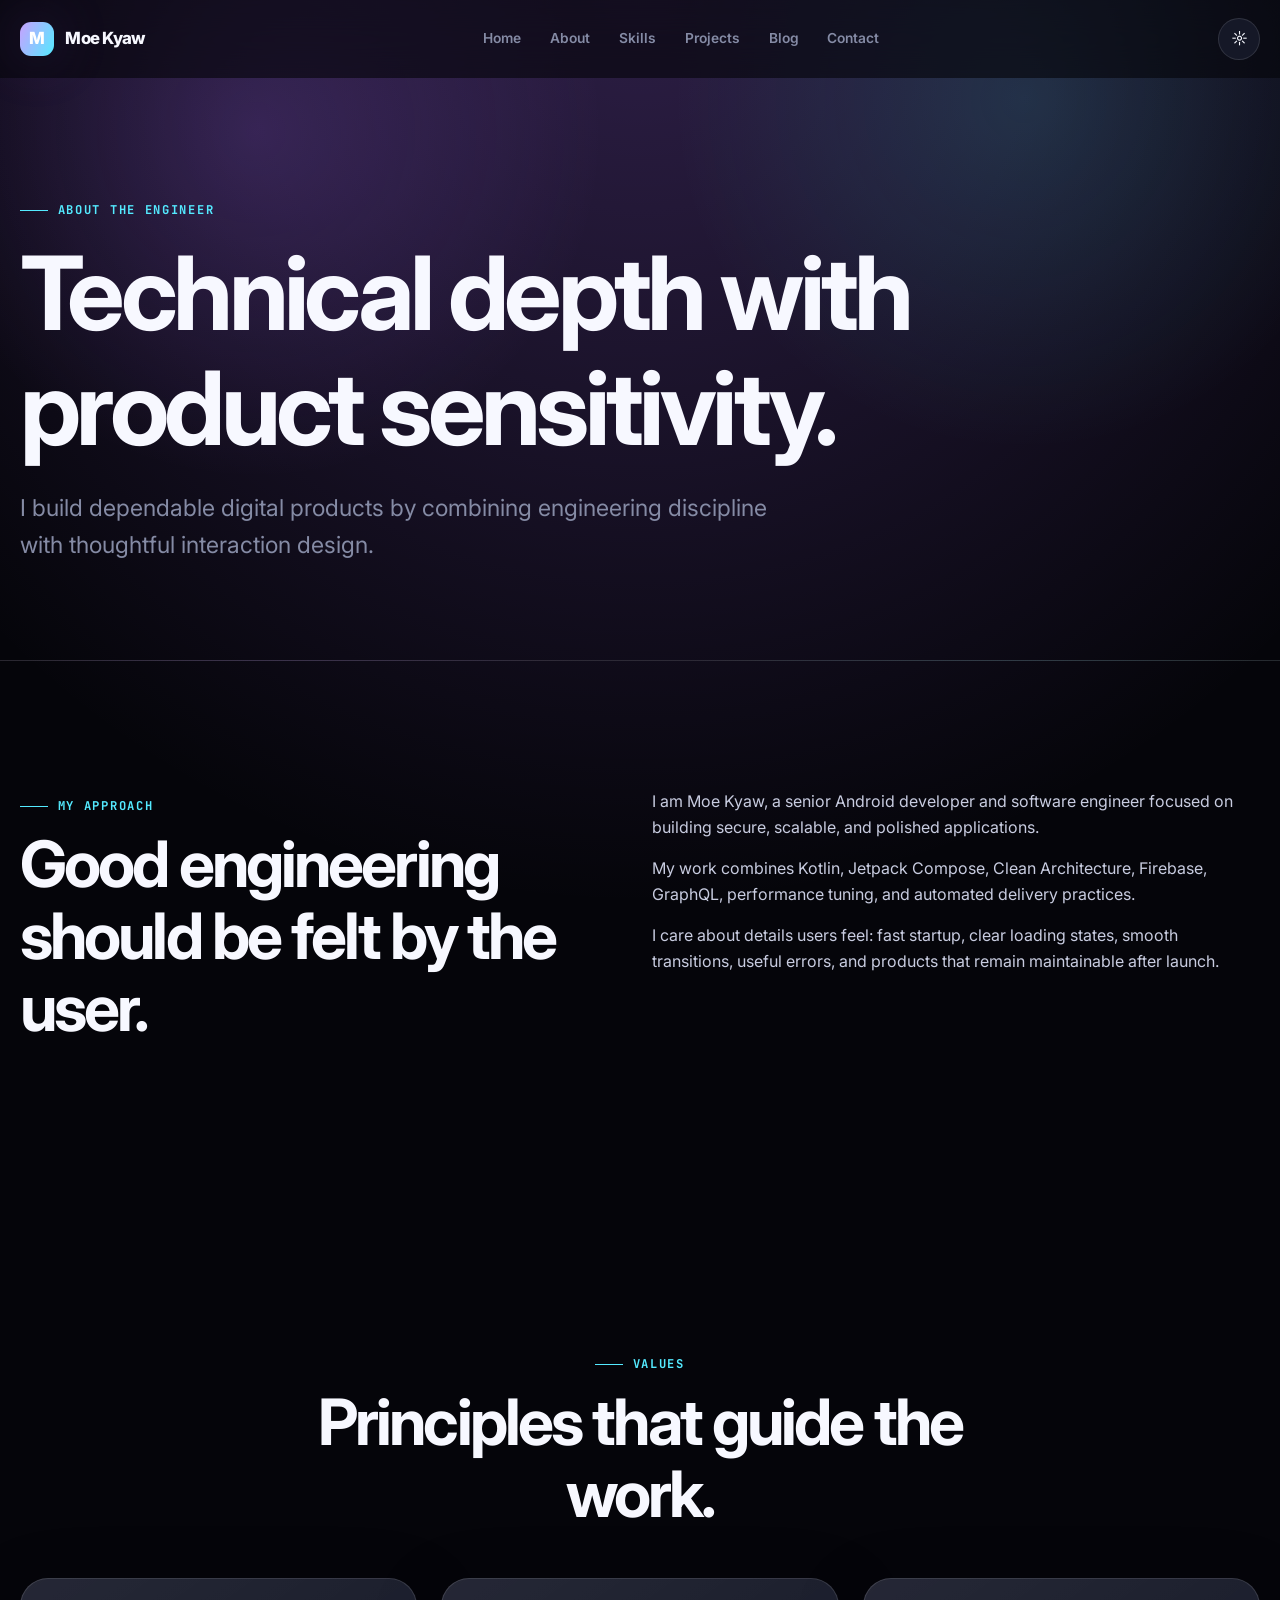
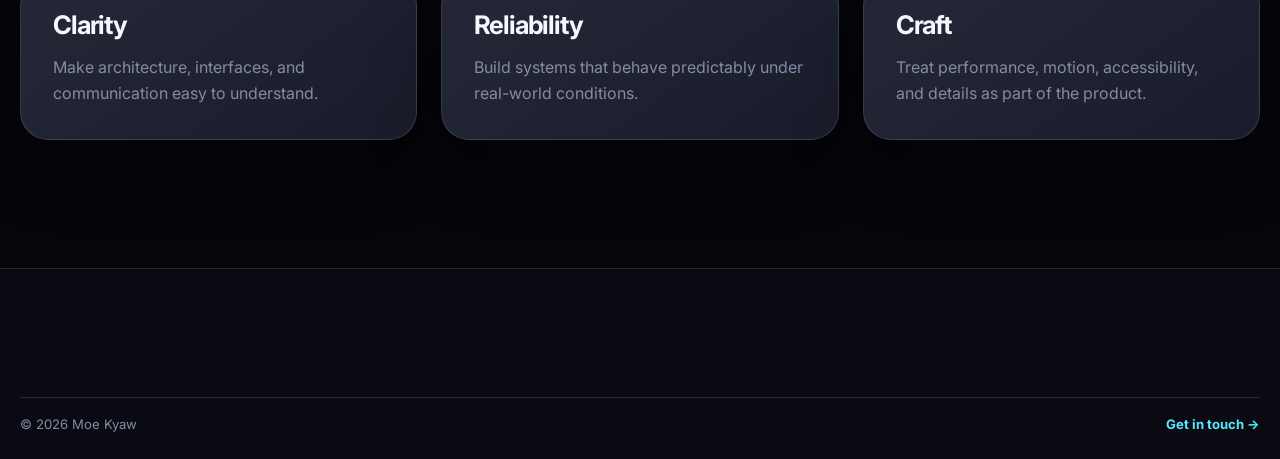
==== about.html @ 1a7a4493 "Add About page with engineer details and values This file contains the HTML structure for the About " ====
<!doctype html>
<html lang="en" data-theme="dark">
<head>
  <meta charset="UTF-8">
  <meta name="viewport" content="width=device-width, initial-scale=1.0">
  <title>About — Moe Kyaw</title>
  <meta name="description" content="About Moe Kyaw, Senior Android Developer and Software Engineer.">
  <link rel="preconnect" href="https://fonts.googleapis.com">
  <link rel="preconnect" href="https://fonts.gstatic.com" crossorigin>
  <link href="https://fonts.googleapis.com/css2?family=Inter:wght@400;500;600;700;800&family=JetBrains+Mono:wght@400;500;600&display=swap" rel="stylesheet">
  <link rel="stylesheet" href="css/tokens.css">
  <link rel="stylesheet" href="css/reset.css">
  <link rel="stylesheet" href="css/layout.css">
  <link rel="stylesheet" href="css/components.css">
  <link rel="stylesheet" href="css/animations.css">
  <link rel="stylesheet" href="css/responsive.css">
  <link rel="stylesheet" href="css/accessibility.css">
  <script src="js/theme.js"></script>
</head>
<body>
  <a class="skip-link" href="#main-content">Skip to content</a>
  <div class="page-progress"></div>

  <header class="site-header">
    <div class="container header-inner">
      <a href="index.html" class="brand">
        <span class="brand-mark">M</span>
        <span>Moe Kyaw</span>
      </a>

      <nav class="primary-nav" aria-label="Primary navigation">
        <a href="index.html">Home</a>
        <a href="about.html">About</a>
        <a href="skills.html">Skills</a>
        <a href="projects.html">Projects</a>
        <a href="blog.html">Blog</a>
        <a href="contact.html">Contact</a>
      </nav>

      <div class="header-actions">
        <button class="icon-button" data-theme-toggle aria-label="Switch theme">☼</button>
        <button class="menu-button" data-menu-toggle aria-expanded="false">☰</button>
      </div>
    </div>
  </header>

  <main id="main-content">
    <section class="case-hero">
      <div class="container">
        <span class="eyebrow">About the engineer</span>
        <h1>Technical depth with product sensitivity.</h1>
        <p class="case-lead">
          I build dependable digital products by combining engineering
          discipline with thoughtful interaction design.
        </p>
      </div>
    </section>

    <section class="section">
      <div class="container grid grid-2">
        <div class="section-heading reveal">
          <span class="eyebrow">My approach</span>
          <h2>Good engineering should be felt by the user.</h2>
        </div>

        <div class="stack reveal">
          <p>
            I am Moe Kyaw, a senior Android developer and software engineer
            focused on building secure, scalable, and polished applications.
          </p>

          <p>
            My work combines Kotlin, Jetpack Compose, Clean Architecture,
            Firebase, GraphQL, performance tuning, and automated delivery
            practices.
          </p>

          <p>
            I care about details users feel: fast startup, clear loading
            states, smooth transitions, useful errors, and products that
            remain maintainable after launch.
          </p>
        </div>
      </div>
    </section>

    <section class="section">
      <div class="container">
        <div class="section-heading center reveal">
          <span class="eyebrow">Values</span>
          <h2>Principles that guide the work.</h2>
        </div>

        <div class="grid grid-3 stagger reveal">
          <article class="glass-card">
            <h3>Clarity</h3>
            <p style="margin-top:1rem;color:var(--text-500);">
              Make architecture, interfaces, and communication easy to
              understand.
            </p>
          </article>

          <article class="glass-card">
            <h3>Reliability</h3>
            <p style="margin-top:1rem;color:var(--text-500);">
              Build systems that behave predictably under real-world
              conditions.
            </p>
          </article>

          <article class="glass-card">
            <h3>Craft</h3>
            <p style="margin-top:1rem;color:var(--text-500);">
              Treat performance, motion, accessibility, and details as part of
              the product.
            </p>
          </article>
        </div>
      </div>
    </section>
  </main>

  <footer class="site-footer">
    <div class="container footer-bottom">
      <span>© <span data-year></span> Moe Kyaw</span>
      <span><a href="contact.html" class="text-link">Get in touch →</a></span>
    </div>
  </footer>

  <script src="js/app.js"></script>
  <script src="js/navigation.js"></script>
</body>
</html>
---- css/tokens.css ----
:root {
  --bg-950: #05050a;
  --bg-900: #090a12;
  --bg-850: #0d0f1b;
  --surface-800: #151827;
  --surface-700: #1d2133;
  --border: rgba(255, 255, 255, 0.12);

  --text-100: #f7f8ff;
  --text-300: #c8cce0;
  --text-500: #858ba5;
  --text-700: #555b75;

  --violet: #a86cff;
  --violet-light: #c8a1ff;
  --cyan: #54eaff;
  --pink: #ff6ca8;
  --green: #43e6a5;
  --orange: #ffbd69;
  --red: #ff6868;

  --gradient-brand:
    linear-gradient(115deg, var(--violet-light), var(--cyan));

  --gradient-pink:
    linear-gradient(115deg, var(--pink), var(--violet));

  --gradient-hero:
    radial-gradient(
      circle at 50% 0%,
      rgba(168, 108, 255, 0.24),
      transparent 42%
    );

  --font-display: "Inter", system-ui, sans-serif;
  --font-body: "Inter", system-ui, sans-serif;
  --font-code: "JetBrains Mono", monospace;

  --container: 1240px;
  --header-height: 78px;

  --space-1: 0.25rem;
  --space-2: 0.5rem;
  --space-3: 0.75rem;
  --space-4: 1rem;
  --space-5: 1.5rem;
  --space-6: 2rem;
  --space-7: 3rem;
  --space-8: 4rem;
  --space-9: 6rem;
  --space-10: 8rem;

  --radius-sm: 8px;
  --radius-md: 16px;
  --radius-lg: 28px;
  --radius-xl: 40px;
  --radius-pill: 999px;

  --shadow-card: 0 22px 70px rgba(0, 0, 0, 0.28);
  --shadow-deep: 0 30px 100px rgba(0, 0, 0, 0.42);
  --shadow-glow: 0 0 60px rgba(168, 108, 255, 0.22);

  --ease-out: cubic-bezier(0.16, 1, 0.3, 1);
  --ease-spring: cubic-bezier(0.34, 1.56, 0.64, 1);

  --duration-fast: 180ms;
  --duration-base: 420ms;
  --duration-slow: 800ms;
}

[data-theme="light"] {
  --bg-950: #f5f6fc;
  --bg-900: #ffffff;
  --bg-850: #eef0f8;
  --surface-800: #e7eaf4;
  --surface-700: #dce1ef;
  --border: rgba(24, 30, 52, 0.14);

  --text-100: #121523;
  --text-300: #343b52;
  --text-500: #687089;
  --text-700: #9299ad;

  --shadow-card: 0 22px 70px rgba(32, 40, 80, 0.12);
  --shadow-deep: 0 30px 100px rgba(32, 40, 80, 0.16);
  --shadow-glow: 0 0 60px rgba(168, 108, 255, 0.13);
}
---- css/layout.css ----
.container {
  width: min(var(--container), calc(100% - 2rem));
  margin-inline: auto;
}

.section {
  position: relative;
  padding: var(--space-10) 0;
}

.section-sm {
  padding: var(--space-8) 0;
}

.section-heading {
  max-width: 760px;
  margin-bottom: var(--space-7);
}

.section-heading.center {
  margin-inline: auto;
  text-align: center;
}

.section-heading h2 {
  margin-top: var(--space-3);
}

.section-heading p {
  max-width: 680px;
  margin-top: var(--space-4);
  font-size: 1.08rem;
  color: var(--text-500);
}

.eyebrow {
  display: inline-flex;
  align-items: center;
  gap: 0.6rem;
  color: var(--cyan);
  font-family: var(--font-code);
  font-size: 0.76rem;
  font-weight: 700;
  letter-spacing: 0.14em;
  text-transform: uppercase;
}

.eyebrow::before {
  width: 28px;
  height: 1px;
  content: "";
  background: currentColor;
}

.section-row {
  display: flex;
  align-items: end;
  justify-content: space-between;
  gap: var(--space-5);
  margin-bottom: var(--space-7);
}

.grid {
  display: grid;
  gap: var(--space-5);
}

.grid-2 {
  grid-template-columns: repeat(2, minmax(0, 1fr));
}

.grid-3 {
  grid-template-columns: repeat(3, minmax(0, 1fr));
}

.grid-4 {
  grid-template-columns: repeat(4, minmax(0, 1fr));
}

.grid-auto {
  grid-template-columns: repeat(auto-fit, minmax(250px, 1fr));
}

.stack {
  display: flex;
  flex-direction: column;
  gap: var(--space-4);
}

.inline {
  display: flex;
  align-items: center;
  flex-wrap: wrap;
  gap: var(--space-3);
}

.text-link {
  display: inline-flex;
  align-items: center;
  gap: 0.5rem;
  color: var(--cyan);
  font-weight: 700;
  transition: color var(--duration-fast) ease;
}

.text-link:hover {
  color: var(--violet-light);
}

.page-progress {
  position: fixed;
  z-index: 2000;
  top: 0;
  left: 0;
  width: 0;
  height: 3px;
  background: var(--gradient-brand);
}

/* Header */

.site-header {
  position: fixed;
  z-index: 1000;
  top: 0;
  right: 0;
  left: 0;
  height: var(--header-height);
  border-bottom: 1px solid transparent;
  background: rgba(5, 5, 10, 0.62);
  backdrop-filter: blur(24px);
  transition:
    background var(--duration-base) ease,
    border-color var(--duration-base) ease;
}

[data-theme="light"] .site-header {
  background: rgba(245, 246, 252, 0.72);
}

.site-header.is-scrolled {
  border-color: var(--border);
  background: rgba(5, 5, 10, 0.88);
}

.header-inner {
  display: flex;
  align-items: center;
  justify-content: space-between;
  height: 100%;
}

.brand {
  display: inline-flex;
  align-items: center;
  gap: 0.7rem;
  font-size: 1.05rem;
  font-weight: 800;
  letter-spacing: -0.04em;
}

.brand-mark {
  display: grid;
  width: 34px;
  height: 34px;
  place-items: center;
  color: #fff;
  border-radius: 11px;
  background: var(--gradient-brand);
  box-shadow: var(--shadow-glow);
}

.primary-nav {
  display: flex;
  align-items: center;
  gap: 0.2rem;
}

.primary-nav a {
  position: relative;
  padding: 0.7rem 0.8rem;
  color: var(--text-500);
  font-size: 0.86rem;
  font-weight: 600;
  transition: color var(--duration-fast) ease;
}

.primary-nav a::after {
  position: absolute;
  right: 0.8rem;
  bottom: 0.25rem;
  left: 0.8rem;
  height: 2px;
  content: "";
  background: var(--gradient-brand);
  transform: scaleX(0);
  transform-origin: left;
  transition: transform var(--duration-base) var(--ease-out);
}

.primary-nav a:hover,
.primary-nav a[aria-current="page"] {
  color: var(--text-100);
}

.primary-nav a:hover::after,
.primary-nav a[aria-current="page"]::after {
  transform: scaleX(1);
}

.header-actions {
  display: flex;
  align-items: center;
  gap: 0.5rem;
}

.icon-button,
.menu-button {
  display: grid;
  width: 42px;
  height: 42px;
  place-items: center;
  color: var(--text-100);
  border: 1px solid var(--border);
  border-radius: var(--radius-pill);
  background: var(--surface-800);
}

.menu-button {
  display: none;
}

/* Footer */

.site-footer {
  padding: var(--space-8) 0 var(--space-5);
  border-top: 1px solid var(--border);
  background: var(--bg-900);
}

.footer-grid {
  display: grid;
  grid-template-columns: 1.4fr repeat(3, 1fr);
  gap: var(--space-7);
}

.footer-heading {
  margin-bottom: var(--space-3);
  color: var(--text-100);
  font-size: 0.86rem;
  font-weight: 700;
}

.footer-links {
  display: grid;
  gap: 0.55rem;
}

.footer-links a {
  color: var(--text-500);
  font-size: 0.9rem;
}

.footer-links a:hover {
  color: var(--cyan);
}

.footer-bottom {
  display: flex;
  justify-content: space-between;
  gap: var(--space-4);
  margin-top: var(--space-8);
  padding-top: var(--space-4);
  border-top: 1px solid var(--border);
  color: var(--text-500);
  font-size: 0.82rem;
}
---- css/components.css ----
/* Buttons */

.button {
  display: inline-flex;
  align-items: center;
  justify-content: center;
  min-height: 48px;
  gap: 0.6rem;
  padding: 0.75rem 1.25rem;
  border: 1px solid transparent;
  border-radius: var(--radius-pill);
  font-size: 0.9rem;
  font-weight: 800;
  transition:
    transform var(--duration-base) var(--ease-out),
    box-shadow var(--duration-base) ease,
    border-color var(--duration-base) ease;
}

.button:hover {
  transform: translateY(-3px);
}

.button-primary {
  color: #fff;
  background: var(--gradient-brand);
  box-shadow: var(--shadow-glow);
}

.button-secondary {
  color: var(--text-100);
  border-color: var(--border);
  background: rgba(255, 255, 255, 0.04);
}

.button-secondary:hover {
  border-color: var(--violet-light);
  box-shadow: var(--shadow-glow);
}

.button-small {
  min-height: 38px;
  padding: 0.55rem 0.9rem;
  font-size: 0.8rem;
}

/* Hero */

.hero {
  position: relative;
  min-height: 100svh;
  display: grid;
  align-items: center;
  overflow: hidden;
  padding: calc(var(--header-height) + var(--space-8)) 0 var(--space-9);
}

.hero::before {
  position: absolute;
  inset: 0;
  content: "";
  pointer-events: none;
  background:
    linear-gradient(rgba(168, 108, 255, 0.035) 1px, transparent 1px),
    linear-gradient(90deg, rgba(168, 108, 255, 0.035) 1px, transparent 1px);
  background-size: 42px 42px;
  mask-image: linear-gradient(to bottom, black, transparent 90%);
}

.hero-layout {
  position: relative;
  z-index: 2;
  display: grid;
  grid-template-columns: 1.05fr 0.95fr;
  align-items: center;
  gap: var(--space-8);
}

.hero-copy {
  max-width: 740px;
}

.hero-copy h1 {
  max-width: 800px;
  margin-top: var(--space-4);
}

.gradient-text {
  color: transparent;
  background: var(--gradient-brand);
  -webkit-background-clip: text;
  background-clip: text;
}

.hero-summary {
  max-width: 650px;
  margin-top: var(--space-5);
  color: var(--text-500);
  font-size: clamp(1rem, 2vw, 1.25rem);
}

.hero-actions {
  display: flex;
  flex-wrap: wrap;
  gap: var(--space-3);
  margin-top: var(--space-6);
}

.hero-proof {
  display: flex;
  flex-wrap: wrap;
  gap: 0.55rem;
  margin-top: var(--space-7);
}

.hero-proof span,
.tag {
  padding: 0.4rem 0.75rem;
  color: var(--text-300);
  border: 1px solid var(--border);
  border-radius: var(--radius-pill);
  background: rgba(255, 255, 255, 0.04);
  font-family: var(--font-code);
  font-size: 0.72rem;
}

.hero-visual {
  position: relative;
  min-height: 600px;
  display: grid;
  place-items: center;
}

.hero-visual::before {
  position: absolute;
  width: 440px;
  height: 440px;
  content: "";
  border: 1px solid rgba(168, 108, 255, 0.26);
  border-radius: 50%;
  box-shadow:
    0 0 0 32px rgba(168, 108, 255, 0.03),
    0 0 0 64px rgba(168, 108, 255, 0.025);
  animation: spinSlow 22s linear infinite;
}

.hero-visual::after {
  position: absolute;
  width: 500px;
  height: 500px;
  content: "";
  border: 1px dashed rgba(84, 234, 255, 0.16);
  border-radius: 50%;
  animation: spinSlowReverse 30s linear infinite;
}

.android-device {
  position: relative;
  z-index: 2;
  width: 270px;
  min-height: 550px;
  padding: 11px;
  border: 4px solid #353a52;
  border-radius: 40px;
  background: #05060c;
  box-shadow:
    25px 35px 80px rgba(0, 0, 0, 0.52),
    0 0 50px rgba(168, 108, 255, 0.22);
  transform: rotate(7deg);
  transition: transform var(--duration-slow) var(--ease-out);
}

.android-device:hover {
  transform: rotate(2deg) translateY(-12px);
}

.device-camera {
  position: absolute;
  z-index: 3;
  top: 18px;
  left: 50%;
  width: 72px;
  height: 18px;
  border-radius: var(--radius-pill);
  background: #070810;
  transform: translateX(-50%);
}

.device-screen {
  min-height: 522px;
  padding: 38px 16px 16px;
  overflow: hidden;
  border-radius: 30px;
  background:
    linear-gradient(155deg, rgba(168, 108, 255, 0.26), transparent 34%),
    linear-gradient(325deg, rgba(84, 234, 255, 0.16), transparent 35%),
    #101326;
}

.device-status-bar {
  display: flex;
  justify-content: space-between;
  color: var(--text-300);
  font-family: var(--font-code);
  font-size: 0.62rem;
}

.device-app-header {
  margin-top: 42px;
  color: #fff;
  font-size: 1.3rem;
  font-weight: 800;
}

.device-balance-card {
  display: grid;
  gap: 0.25rem;
  margin-top: 22px;
  padding: 18px;
  border: 1px solid rgba(255, 255, 255, 0.15);
  border-radius: 20px;
  background: rgba(255, 255, 255, 0.1);
  backdrop-filter: blur(12px);
}

.device-balance-card small {
  color: var(--text-300);
  font-size: 0.68rem;
}

.device-balance-card strong {
  color: #fff;
  font-size: 1.6rem;
}

.device-balance-card span {
  color: var(--green);
  font-size: 0.7rem;
  font-weight: 700;
}

.device-chart {
  height: 130px;
  margin-top: 26px;
  border-bottom: 2px solid var(--cyan);
  background:
    linear-gradient(150deg, transparent 12%, var(--cyan) 13% 14%, transparent 15% 28%, var(--cyan) 29% 30%, transparent 31% 49%, var(--cyan) 50% 51%, transparent 52% 72%, var(--cyan) 73% 74%, transparent 75%);
  opacity: 0.78;
}

.device-action-row {
  display: grid;
  grid-template-columns: repeat(3, 1fr);
  gap: 0.45rem;
  margin-top: 24px;
}

.device-action-row span {
  padding: 0.5rem 0.25rem;
  color: var(--text-300);
  border: 1px solid var(--border);
  border-radius: 12px;
  font-size: 0.61rem;
  text-align: center;
}

.floating-tech-card {
  position: absolute;
  z-index: 4;
  display: grid;
  gap: 0.2rem;
  padding: 0.8rem 1rem;
  border: 1px solid var(--border);
  border-radius: 15px;
  background: rgba(21, 24, 39, 0.78);
  box-shadow: var(--shadow-card);
  backdrop-filter: blur(16px);
}

.floating-tech-card span {
  color: var(--text-500);
  font-size: 0.68rem;
}

.floating-tech-card strong {
  color: var(--cyan);
  font-family: var(--font-code);
}

.floating-card-one {
  top: 16%;
  right: 5%;
  animation: float 5s ease-in-out infinite;
}

.floating-card-two {
  bottom: 18%;
  left: 4%;
  animation: float 5s 1.4s ease-in-out infinite;
}

/* Announcement */

.announcement-bar {
  display: flex;
  align-items: center;
  justify-content: center;
  flex-wrap: wrap;
  gap: 0.75rem;
  padding: 0.65rem 1rem;
  color: var(--text-300);
  border-bottom: 1px solid var(--border);
  background: var(--bg-900);
  font-size: 0.78rem;
}

.announcement-bar a {
  color: var(--cyan);
  font-weight: 700;
}

.status-dot {
  width: 8px;
  height: 8px;
  border-radius: 50%;
  background: var(--green);
  box-shadow: 0 0 15px var(--green);
}

/* Cards */

.glass-card,
.project-card,
.service-card,
.capability-card,
.timeline-content,
.article-card,
.form-card {
  border: 1px solid var(--border);
  border-radius: var(--radius-lg);
  background:
    linear-gradient(
      145deg,
      rgba(255, 255, 255, 0.065),
      rgba(255, 255, 255, 0.018)
    ),
    var(--surface-800);
  box-shadow: var(--shadow-card);
}

.glass-card {
  padding: var(--space-6);
}

.project-grid {
  display: grid;
  grid-template-columns: repeat(12, minmax(0, 1fr));
  gap: var(--space-5);
}

.project-card {
  grid-column: span 4;
  overflow: hidden;
  transition:
    transform var(--duration-base) var(--ease-out),
    border-color var(--duration-base) ease,
    box-shadow var(--duration-base) ease;
}

.project-card.featured {
  grid-column: span 8;
}

.project-card:hover,
.service-card:hover,
.capability-card:hover,
.article-card:hover {
  border-color: rgba(168, 108, 255, 0.62);
  box-shadow: var(--shadow-card), var(--shadow-glow);
  transform: translateY(-8px);
}

.project-cover {
  position: relative;
  min-height: 260px;
  overflow: hidden;
  padding: var(--space-5);
  background:
    radial-gradient(circle at 20% 20%, rgba(84, 234, 255, 0.3), transparent 28%),
    radial-gradient(circle at 80% 80%, rgba(168, 108, 255, 0.45), transparent 30%),
    #101326;
}

.project-cover::after {
  position: absolute;
  inset: 0;
  content: "";
  background:
    linear-gradient(rgba(255, 255, 255, 0.04) 1px, transparent 1px),
    linear-gradient(90deg, rgba(255, 255, 255, 0.04) 1px, transparent 1px);
  background-size: 24px 24px;
  mask-image: linear-gradient(to bottom, black, transparent);
}

.project-cover-label {
  position: relative;
  z-index: 1;
  display: inline-flex;
  padding: 0.45rem 0.7rem;
  color: #fff;
  border: 1px solid rgba(255, 255, 255, 0.2);
  border-radius: var(--radius-pill);
  background: rgba(0, 0, 0, 0.22);
  font-family: var(--font-code);
  font-size: 0.7rem;
}

.project-body {
  display: grid;
  gap: var(--space-3);
  padding: var(--space-5);
}

.project-meta {
  display: flex;
  justify-content: space-between;
  gap: 1rem;
  color: var(--text-500);
  font-family: var(--font-code);
  font-size: 0.7rem;
  text-transform: uppercase;
}

.project-body p {
  color: var(--text-500);
  font-size: 0.92rem;
}

.tag-list {
  display: flex;
  flex-wrap: wrap;
  gap: 0.45rem;
}

.tag {
  color: var(--text-500);
  font-size: 0.66rem;
}

/* Stats */

.stats-grid {
  display: grid;
  grid-template-columns: repeat(4, 1fr);
  gap: var(--space-4);
}

.stat-card {
  padding: var(--space-5);
  border: 1px solid var(--border);
  border-radius: var(--radius-md);
  background: var(--surface-800);
}

.stat-number {
  display: block;
  color: var(--cyan);
  font-family: var(--font-code);
  font-size: clamp(2rem, 4vw, 3.4rem);
  font-weight: 800;
}

.stat-label {
  color: var(--text-500);
  font-size: 0.85rem;
}

/* Skills */

.skill-filter {
  display: flex;
  flex-wrap: wrap;
  gap: 0.5rem;
  margin-bottom: var(--space-6);
}

.filter-button {
  padding: 0.65rem 0.9rem;
  color: var(--text-500);
  border: 1px solid var(--border);
  border-radius: var(--radius-pill);
  background: var(--surface-800);
  font-size: 0.8rem;
  font-weight: 700;
}

.filter-button.is-active,
.filter-button:hover {
  color: #fff;
  border-color: transparent;
  background: var(--gradient-brand);
}

.skill-card {
  padding: var(--space-5);
  border: 1px solid var(--border);
  border-radius: var(--radius-lg);
  background: var(--surface-800);
  transition:
    transform var(--duration-base) var(--ease-out),
    border-color var(--duration-base) ease;
}

.skill-card:hover {
  border-color: var(--violet-light);
  transform: translateY(-6px);
}

.skill-icon {
  display: grid;
  width: 48px;
  height: 48px;
  place-items: center;
  margin-bottom: var(--space-4);
  border-radius: 14px;
  background: var(--gradient-brand);
  font-size: 1.4rem;
}

.skill-card h3 {
  font-size: 1.15rem;
}

.skill-card p {
  min-height: 72px;
  margin-top: 0.55rem;
  color: var(--text-500);
  font-size: 0.86rem;
}

.skill-bar {
  height: 7px;
  margin-top: var(--space-4);
  overflow: hidden;
  border-radius: var(--radius-pill);
  background: var(--surface-700);
}

.skill-bar span {
  display: block;
  width: 0;
  height: 100%;
  border-radius: inherit;
  background: var(--gradient-brand);
  transition: width 1.2s var(--ease-out);
}

.skill-level {
  display: flex;
  justify-content: space-between;
  margin-top: 0.55rem;
  color: var(--text-500);
  font-family: var(--font-code);
  font-size: 0.7rem;
}

/* Services */

.services-grid,
.capability-grid {
  display: grid;
  grid-template-columns: repeat(4, minmax(0, 1fr));
  gap: var(--space-5);
}

.service-card,
.capability-card {
  position: relative;
  padding: var(--space-5);
  overflow: hidden;
  transition:
    transform var(--duration-base) var(--ease-out),
    border-color var(--duration-base) ease,
    box-shadow var(--duration-base) ease;
}

.service-index,
.capability-number {
  color: var(--violet-light);
  font-family: var(--font-code);
  font-size: 0.75rem;
}

.service-card h3,
.capability-card h3 {
  margin-top: var(--space-5);
  font-size: 1.25rem;
}

.service-card p,
.capability-card p {
  margin-top: var(--space-3);
  color: var(--text-500);
  font-size: 0.86rem;
}

.capability-icon {
  display: grid;
  width: 52px;
  height: 52px;
  place-items: center;
  margin-top: var(--space-5);
  color: #fff;
  border-radius: 15px;
  background: var(--gradient-brand);
  font-size: 1.4rem;
}

.capability-tags {
  display: flex;
  flex-wrap: wrap;
  gap: 0.4rem;
  margin-top: var(--space-5);
}

.capability-tags span {
  padding: 0.35rem 0.55rem;
  color: var(--text-500);
  border: 1px solid var(--border);
  border-radius: var(--radius-pill);
  font-family: var(--font-code);
  font-size: 0.64rem;
}

/* Timeline */

.timeline {
  position: relative;
  max-width: 900px;
  margin-inline: auto;
}

.timeline::before {
  position: absolute;
  top: 0;
  bottom: 0;
  left: 100px;
  width: 1px;
  content: "";
  background: linear-gradient(var(--violet), transparent);
}

.timeline-item {
  position: relative;
  display: grid;
  grid-template-columns: 150px 1fr;
  gap: var(--space-5);
  padding-bottom: var(--space-7);
}

.timeline-year {
  padding-top: 1.5rem;
  color: var(--cyan);
  font-family: var(--font-code);
  font-size: 0.78rem;
  text-align: right;
}

.timeline-marker {
  position: absolute;
  top: 1.5rem;
  left: 94px;
  width: 14px;
  height: 14px;
  border: 3px solid var(--bg-950);
  border-radius: 50%;
  background: var(--violet);
  box-shadow: 0 0 20px var(--violet);
}

.timeline-content {
  padding: var(--space-5);
}

.timeline-content span {
  color: var(--cyan);
  font-family: var(--font-code);
  font-size: 0.72rem;
}

.timeline-content h3 {
  margin-top: var(--space-2);
}

.timeline-content p {
  margin-top: var(--space-3);
  color: var(--text-500);
}

/* Forms */

.form-card {
  padding: var(--space-6);
}

.form-grid {
  display: grid;
  grid-template-columns: repeat(2, minmax(0, 1fr));
  gap: var(--space-4);
}

.form-field {
  display: grid;
  gap: 0.5rem;
  margin-bottom: var(--space-4);
}

.form-field span {
  color: var(--text-300);
  font-size: 0.82rem;
  font-weight: 700;
}

.form-field input,
.form-field textarea,
.form-field select {
  width: 100%;
  min-height: 48px;
  padding: 0.8rem 0.9rem;
  border-radius: var(--radius-md);
  outline: 0;
}

.form-field textarea {
  resize: vertical;
}

.form-field input:focus,
.form-field textarea:focus,
.form-field select:focus {
  border-color: var(--cyan);
  box-shadow: 0 0 0 4px rgba(84, 234, 255, 0.1);
}

.form-message {
  display: none;
  margin-top: var(--space-3);
  padding: 0.8rem 1rem;
  border-radius: var(--radius-md);
  font-size: 0.84rem;
}

.form-message.is-visible {
  display: block;
}

.form-message.success {
  color: var(--green);
  background: rgba(67, 230, 165, 0.1);
}

.form-message.error {
  color: var(--red);
  background: rgba(255, 104, 104, 0.1);
}

/* Articles */

.article-grid {
  display: grid;
  grid-template-columns: repeat(3, minmax(0, 1fr));
  gap: var(--space-5);
}

.article-card {
  padding: var(--space-5);
  transition:
    transform var(--duration-base) var(--ease-out),
    border-color var(--duration-base) ease,
    box-shadow var(--duration-base) ease;
}

.article-card time {
  color: var(--cyan);
  font-family: var(--font-code);
  font-size: 0.7rem;
}

.article-card h3 {
  margin-top: var(--space-4);
  font-size: 1.25rem;
}

.article-card p {
  margin-top: var(--space-3);
  color: var(--text-500);
  font-size: 0.86rem;
}

.article-card .text-link {
  margin-top: var(--space-5);
}

/* Case study */

.case-hero {
  padding: calc(var(--header-height) + var(--space-9) * 1.2) 0 var(--space-9);
  border-bottom: 1px solid var(--border);
  background:
    radial-gradient(circle at 80% 15%, rgba(84, 234, 255, 0.14), transparent 30%),
    radial-gradient(circle at 20% 20%, rgba(168, 108, 255, 0.2), transparent 30%);
}

.case-hero h1 {
  max-width: 900px;
  margin-top: var(--space-4);
}

.case-lead {
  max-width: 750px;
  margin-top: var(--space-5);
  color: var(--text-500);
  font-size: clamp(1.1rem, 2vw, 1.45rem);
}

.case-meta {
  display: grid;
  grid-template-columns: repeat(4, 1fr);
  gap: var(--space-4);
  margin-top: var(--space-7);
}

.case-meta div {
  display: grid;
  gap: 0.35rem;
  padding-top: var(--space-3);
  border-top: 1px solid var(--border);
}

.case-meta span {
  color: var(--text-500);
  font-family: var(--font-code);
  font-size: 0.68rem;
  text-transform: uppercase;
}

.case-meta strong {
  color: var(--text-100);
  font-size: 0.88rem;
}

.prose {
  max-width: 780px;
  margin-inline: auto;
}

.prose h2 {
  margin-top: var(--space-8);
  font-size: clamp(1.8rem, 4vw, 3rem);
}

.prose p,
.prose li {
  margin-top: var(--space-4);
  color: var(--text-300);
  font-size: 1.03rem;
}

.prose ul {
  padding-left: 1.2rem;
  list-style: disc;
}
---- css/animations.css ----
.reveal {
  opacity: 0;
  transform: translateY(28px);
  transition:
    opacity 800ms var(--ease-out),
    transform 800ms var(--ease-out);
}

.reveal.is-visible {
  opacity: 1;
  transform: translateY(0);
}

.reveal-scale {
  opacity: 0;
  transform: scale(0.94);
  transition:
    opacity 800ms var(--ease-out),
    transform 800ms var(--ease-out);
}

.reveal-scale.is-visible {
  opacity: 1;
  transform: scale(1);
}

.stagger > * {
  opacity: 0;
  transform: translateY(22px);
  transition:
    opacity 700ms var(--ease-out),
    transform 700ms var(--ease-out);
}

.stagger.is-visible > * {
  opacity: 1;
  transform: translateY(0);
}

.stagger.is-visible > :nth-child(2) {
  transition-delay: 80ms;
}

.stagger.is-visible > :nth-child(3) {
  transition-delay: 160ms;
}

.stagger.is-visible > :nth-child(4) {
  transition-delay: 240ms;
}

.stagger.is-visible > :nth-child(5) {
  transition-delay: 320ms;
}

.stagger.is-visible > :nth-child(6) {
  transition-delay: 400ms;
}

@keyframes float {
  0%,
  100% {
    transform: translateY(0);
  }

  50% {
    transform: translateY(-14px);
  }
}

@keyframes spinSlow {
  from {
    transform: rotate(0);
  }

  to {
    transform: rotate(360deg);
  }
}

@keyframes spinSlowReverse {
  from {
    transform: rotate(360deg);
  }

  to {
    transform: rotate(0);
  }
}

@keyframes pulseGlow {
  0%,
  100% {
    opacity: 0.45;
    transform: scale(0.96);
  }

  50% {
    opacity: 1;
    transform: scale(1.04);
  }
}

@keyframes shimmer {
  from {
    background-position: -200% 0;
  }

  to {
    background-position: 200% 0;
  }
}

.shimmer {
  background:
    linear-gradient(
      90deg,
      transparent,
      rgba(255, 255, 255, 0.12),
      transparent
    );
  background-size: 200% 100%;
  animation: shimmer 2.4s infinite;
}
---- css/responsive.css ----
@media (max-width: 1100px) {
  .hero-layout {
    grid-template-columns: 1fr;
  }

  .hero-copy {
    max-width: 900px;
    text-align: center;
    margin-inline: auto;
  }

  .hero-copy .eyebrow {
    justify-content: center;
  }

  .hero-summary {
    margin-inline: auto;
  }

  .hero-actions,
  .hero-proof {
    justify-content: center;
  }

  .hero-visual {
    min-height: 540px;
  }

  .services-grid,
  .capability-grid {
    grid-template-columns: repeat(2, 1fr);
  }

  .footer-grid {
    grid-template-columns: repeat(2, 1fr);
  }
}

@media (max-width: 850px) {
  .primary-nav {
    position: fixed;
    top: var(--header-height);
    right: 1rem;
    left: 1rem;
    display: grid;
    padding: 0.8rem;
    border: 1px solid var(--border);
    border-radius: var(--radius-md);
    background: var(--bg-900);
    box-shadow: var(--shadow-deep);
    opacity: 0;
    pointer-events: none;
    transform: translateY(-12px);
    transition:
      opacity var(--duration-base) ease,
      transform var(--duration-base) var(--ease-out);
  }

  .primary-nav.is-open {
    opacity: 1;
    pointer-events: auto;
    transform: translateY(0);
  }

  .primary-nav a {
    padding: 0.9rem;
  }

  .menu-button {
    display: grid;
  }

  .project-card,
  .project-card.featured {
    grid-column: span 6;
  }

  .stats-grid {
    grid-template-columns: repeat(2, 1fr);
  }

  .article-grid {
    grid-template-columns: repeat(2, 1fr);
  }

  .case-meta {
    grid-template-columns: repeat(2, 1fr);
  }
}

@media (max-width: 620px) {
  .section {
    padding: var(--space-8) 0;
  }

  .section-row {
    align-items: start;
    flex-direction: column;
  }

  .hero {
    padding-top: calc(var(--header-height) + var(--space-7));
  }

  .hero-visual {
    min-height: 470px;
  }

  .android-device {
    width: 220px;
    min-height: 445px;
    border-radius: 32px;
  }

  .device-screen {
    min-height: 420px;
    border-radius: 23px;
  }

  .floating-card-one {
    right: 0;
  }

  .floating-card-two {
    left: 0;
  }

  .grid-2,
  .grid-3,
  .grid-4,
  .services-grid,
  .capability-grid,
  .article-grid,
  .footer-grid {
    grid-template-columns: 1fr;
  }

  .project-grid {
    grid-template-columns: 1fr;
  }

  .project-card,
  .project-card.featured {
    grid-column: auto;
  }

  .stats-grid {
    grid-template-columns: repeat(2, 1fr);
  }

  .form-grid {
    grid-template-columns: 1fr;
  }

  .timeline::before {
    left: 9px;
  }

  .timeline-item {
    grid-template-columns: 1fr;
    gap: 0.65rem;
    padding-left: 2rem;
  }

  .timeline-year {
    padding: 0;
    text-align: left;
  }

  .timeline-marker {
    top: 0.25rem;
    left: 2px;
  }

  .case-meta {
    grid-template-columns: 1fr 1fr;
  }

  .footer-bottom {
    align-items: start;
    flex-direction: column;
  }
}

@media (max-width: 400px) {
  .stats-grid,
  .case-meta {
    grid-template-columns: 1fr;
  }

  .hero-actions .button {
    width: 100%;
  }
}
---- css/accessibility.css ----
.skip-link {
  position: fixed;
  z-index: 3000;
  top: 0.75rem;
  left: 0.75rem;
  padding: 0.75rem 1rem;
  color: #fff;
  border-radius: var(--radius-md);
  background: var(--violet);
  transform: translateY(-150%);
  transition: transform var(--duration-fast) ease;
}

.skip-link:focus {
  transform: translateY(0);
}

.visually-hidden {
  position: absolute !important;
  width: 1px !important;
  height: 1px !important;
  padding: 0 !important;
  overflow: hidden !important;
  clip: rect(0, 0, 0, 0) !important;
  white-space: nowrap !important;
  border: 0 !important;
}

@media (prefers-reduced-motion: reduce) {
  html {
    scroll-behavior: auto;
  }

  *,
  *::before,
  *::after {
    animation-duration: 0.01ms !important;
    animation-iteration-count: 1 !important;
    transition-duration: 0.01ms !important;
  }

  .reveal,
  .reveal-scale,
  .stagger > * {
    opacity: 1;
    transform: none;
  }
}
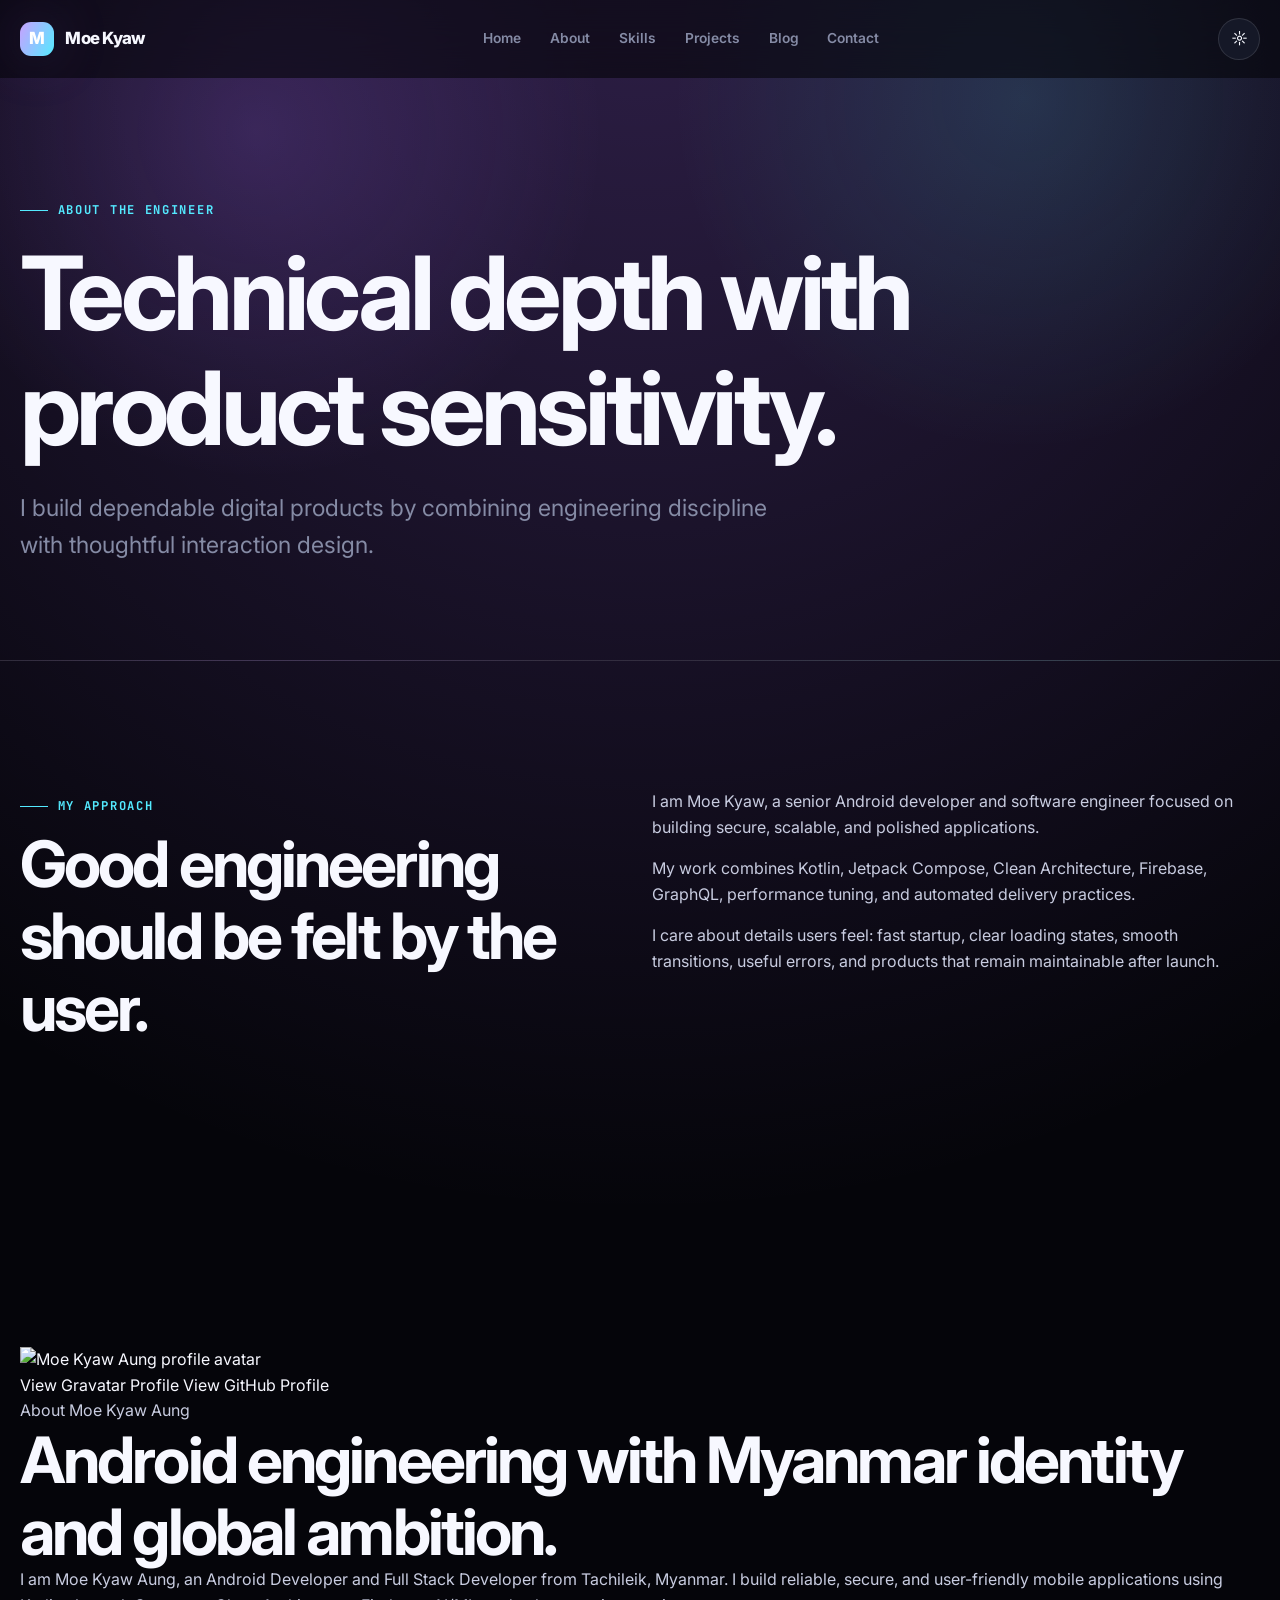
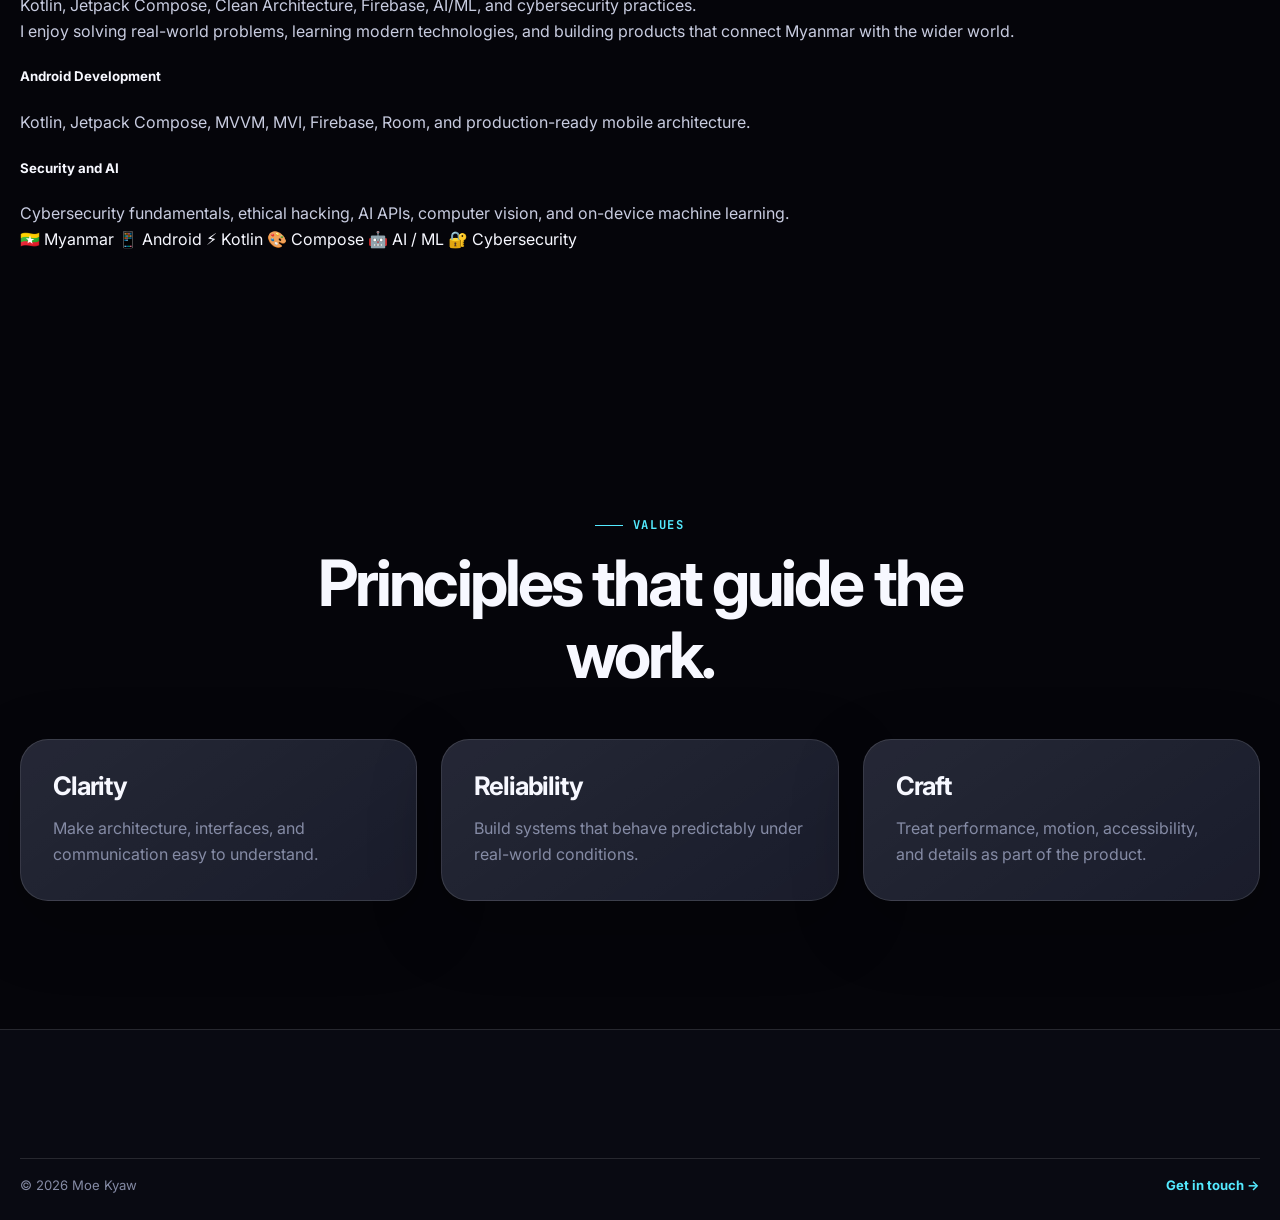
==== commit 9d1c776c: "Update about.html" ====
--- a/about.html
+++ b/about.html
@@ -55,7 +55,7 @@
         </p>
       </div>
     </section>
-
+  
     <section class="section">
       <div class="container grid grid-2">
         <div class="section-heading reveal">
@@ -83,6 +83,101 @@
         </div>
       </div>
     </section>
+     <section class="section" id="about">
+  <div class="container">
+    <div class="row g-4 align-items-center">
+      <div class="col-lg-5 scroll-fade">
+        <div class="glass profile-card p-3">
+          <img
+            src="https://gravatar.com/avatar/YOUR_EMAIL_HASH?s=900&d=identicon"
+            class="img-fluid rounded-4 profile-avatar"
+            alt="Moe Kyaw Aung profile avatar"
+            loading="lazy"
+          >
+
+          <div class="profile-links mt-3">
+            <a
+              href="https://gravatar.com/moekyawaung2026"
+              target="_blank"
+              rel="noopener noreferrer"
+              class="btn btn-gold w-100 mb-2"
+            >
+              <i class="fa-solid fa-user-circle me-2"></i>
+              View Gravatar Profile
+            </a>
+
+            <a
+              href="https://github.com/Dev-moe-kyawaung/"
+              target="_blank"
+              rel="noopener noreferrer"
+              class="btn btn-ghost w-100"
+            >
+              <i class="fa-brands fa-github me-2"></i>
+              View GitHub Profile
+            </a>
+          </div>
+        </div>
+      </div>
+
+      <div class="col-lg-7 scroll-fade">
+        <p class="mini">About Moe Kyaw Aung</p>
+
+        <h2 class="fw-bold mb-3">
+          Android engineering with Myanmar identity and global ambition.
+        </h2>
+
+        <p class="mb-3 profile-copy">
+          I am Moe Kyaw Aung, an Android Developer and Full Stack Developer
+          from Tachileik, Myanmar. I build reliable, secure, and user-friendly
+          mobile applications using Kotlin, Jetpack Compose, Clean Architecture,
+          Firebase, AI/ML, and cybersecurity practices.
+        </p>
+
+        <p class="mb-4 profile-copy">
+          I enjoy solving real-world problems, learning modern technologies,
+          and building products that connect Myanmar with the wider world.
+        </p>
+
+        <div class="row g-3">
+          <div class="col-md-6">
+            <div class="glass p-3 feature-card">
+              <div class="icon-box mb-3">
+                <i class="fa-brands fa-android"></i>
+              </div>
+              <h5>Android Development</h5>
+              <p class="mb-0 text-body-secondary">
+                Kotlin, Jetpack Compose, MVVM, MVI, Firebase, Room, and
+                production-ready mobile architecture.
+              </p>
+            </div>
+          </div>
+
+          <div class="col-md-6">
+            <div class="glass p-3 feature-card">
+              <div class="icon-box mb-3">
+                <i class="fa-solid fa-shield-halved"></i>
+              </div>
+              <h5>Security and AI</h5>
+              <p class="mb-0 text-body-secondary">
+                Cybersecurity fundamentals, ethical hacking, AI APIs,
+                computer vision, and on-device machine learning.
+              </p>
+            </div>
+          </div>
+        </div>
+
+        <div class="d-flex flex-wrap gap-2 mt-4">
+          <span class="badge profile-badge">🇲🇲 Myanmar</span>
+          <span class="badge profile-badge">📱 Android</span>
+          <span class="badge profile-badge">⚡ Kotlin</span>
+          <span class="badge profile-badge">🎨 Compose</span>
+          <span class="badge profile-badge">🤖 AI / ML</span>
+          <span class="badge profile-badge">🔐 Cybersecurity</span>
+        </div>
+      </div>
+    </div>
+  </div>
+</section>
 
     <section class="section">
       <div class="container">
